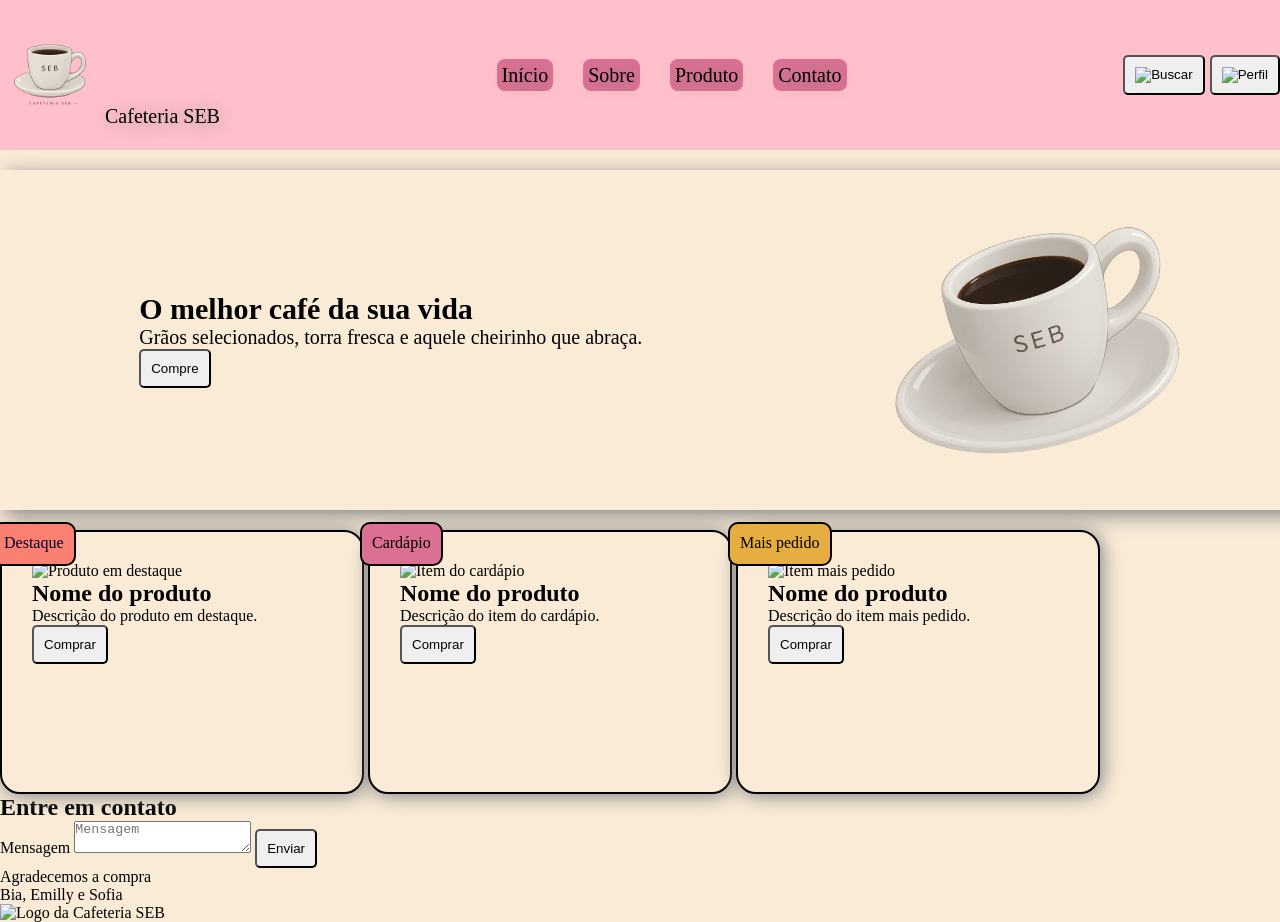
==== index.html @ e1405d53 "implementação" ====
<!DOCTYPE html>
<html lang="pt-BR">
<head>
<meta charset="UTF-8">
<meta name="viewport" content="width=device-width, initial-scale=1">
<title>Cafeteria SEB</title>
<link rel="stylesheet" href="style.css">
</head>
<body>

<header class="cabecalho">
    <div>
        <img src="foto_logo.png" alt="Logo da Cafeteria SEB" class="img__nav_bar"> Cafeteria SEB
    </div>
  <nav class="navbar">
    <ul>
      <li><a href="#" onclick="return false" class="nav__texto">Início</a></li>
      <li><a href="#" onclick="return false" class="nav__texto">Sobre</a></li>
      <li><a href="#" onclick="return false" class="nav__texto">Produto</a></li>
      <li><a href="#" onclick="return false" class="nav__texto">Contato</a></li>
    </ul>
  </nav>
  <div>
    <button type="button" class="btn"><img src="" alt="Buscar"></button>
    <button type="button" class="btn"><img src="" alt="Perfil"></button>
  </div>
</header>

<main>
  <section class="hero">
    <div>
      <h1>O melhor café da sua vida</h1>
      <p>Grãos selecionados, torra fresca e aquele cheirinho que abraça.</p>
      <button type="button" class="btn">Compre</button>
    </div>
    <img src="foto_hero.png" alt="Xícara de café SEB" class="img__hero">
  </section>

  <section>
    <article class="card">
      <span class="badge badge--destaque">Destaque</span>
      <img src="destaque.jpg" alt="Produto em destaque">
      <h2>Nome do produto</h2>
      <p>Descrição do produto em destaque.</p>
      <button type="button" class="btn">Comprar</button>
    </article>

    <article class="card">
      <span class="badge badge--cardapio">Cardápio</span>
      <img src="cardapio.jpg" alt="Item do cardápio">
      <h2>Nome do produto</h2>
      <p>Descrição do item do cardápio.</p>
      <button type="button" class="btn">Comprar</button>
    </article>

    <article class="card">
      <span class="badge badge--mais_pedido">Mais pedido</span>
      <img src="" alt="Item mais pedido">
      <h2>Nome do produto</h2>
      <p>Descrição do item mais pedido.</p>
      <button type="button" class="btn">Comprar</button>
    </article>
  </section>
</main>

<footer>
  <section>
    <h2>Entre em contato</h2>
    <form onsubmit="return false">
      <label for="msg">Mensagem</label>
      <textarea id="msg" placeholder="Mensagem"></textarea>
      <button type="button" class="btn">Enviar</button>
    </form>
  </section>

  <div>
    <p>Agradecemos a compra<br>Bia, Emilly e Sofia</p>
    <img src="" alt="Logo da Cafeteria SEB">
  </div>
</footer>

</body>
</html>
---- style.css ----
/* PARTE INICIAL DO SITE */
body {
    background-color: antiquewhite;
}

* {
    margin: 0;
    padding: 0;
    text-decoration: none;
    list-style-type: none;
}

.cabecalho {
    font-size: 20px;
    height: 150px;
    width: 100%;
    background-color: pink;
    display: flex;
    align-items: center;
    text-shadow: 2px 2px 20px grey;
    justify-content: space-between;
}

.navbar ul{
    display: flex;
    flex-direction: row;
    gap: 30px;
}

.nav__texto {
    background-color: palevioletred;
    padding: 5px;
    border-radius: 8px;
    color: black;
    transition: 0.2s;
}

.nav__texto:hover {
    color: palevioletred;
    background-color: white;
}

.img__nav_bar {
    height: 100px;
}


/* CONFIGURAÇÕES DO HERO */

.hero {
    width: 100%;
    height: 300px;
    background-color: antiquewhite;
    box-shadow: 5px 5px 20px grey;
    padding: 20px;
    display: flex;
    justify-content: center;
    align-items: center;
    font-size: 20px;
    display: flex;
    margin: 20px 0;
    justify-content: space-around;
}

.img__hero {
    height: 100%;
}



/* CONFIGURAÇÕES DO TEXTO DE APRESENTAÇÃO */

.btn {
    padding: 10px;
    border-radius: 5px;
}

.card {
    position: relative;
    width: 300px;
    height: 200px;
    background-color: antiquewhite;
    border: 2px black solid;
    border-radius: 20px;
    padding: 30px;
    box-shadow: 2px 2px 20px grey;
    display: inline-block;
    transition: 0.2s;
}

img {
    height: 140px;
}


/* CONFIGURAÇÕES DOS CARDS */

.card--aluna_destaque {
    background-color: rgb(2, 2, 43);
    color: whitesmoke;
    border-color: whitesmoke;
}

.card--turma {
    background-color: rgb(255, 186, 186);
}

.card--professor {
    background-color: rgb(252, 252, 204);
}

.card:hover {
    width: 310px;
    height: 210px;
}



/* CONFIGURAÇÕES DOS BOTÕES */





/* CONFIGURAÇÕES DOS BADGES */

.badge {
    height: 20px;
    padding: 10px;
    position: absolute;
    left: -10px;
    top: -10px;
    border-radius: 10px;
    border: 2px black solid;
}

.badge--destaque {
    background-color: salmon;
    color: rgb(2, 2, 43);
}

.badge--cardapio {
    background-color: palevioletred;
}

.badge--mais_pedido {
    background-color: rgb(230, 173, 65);
}
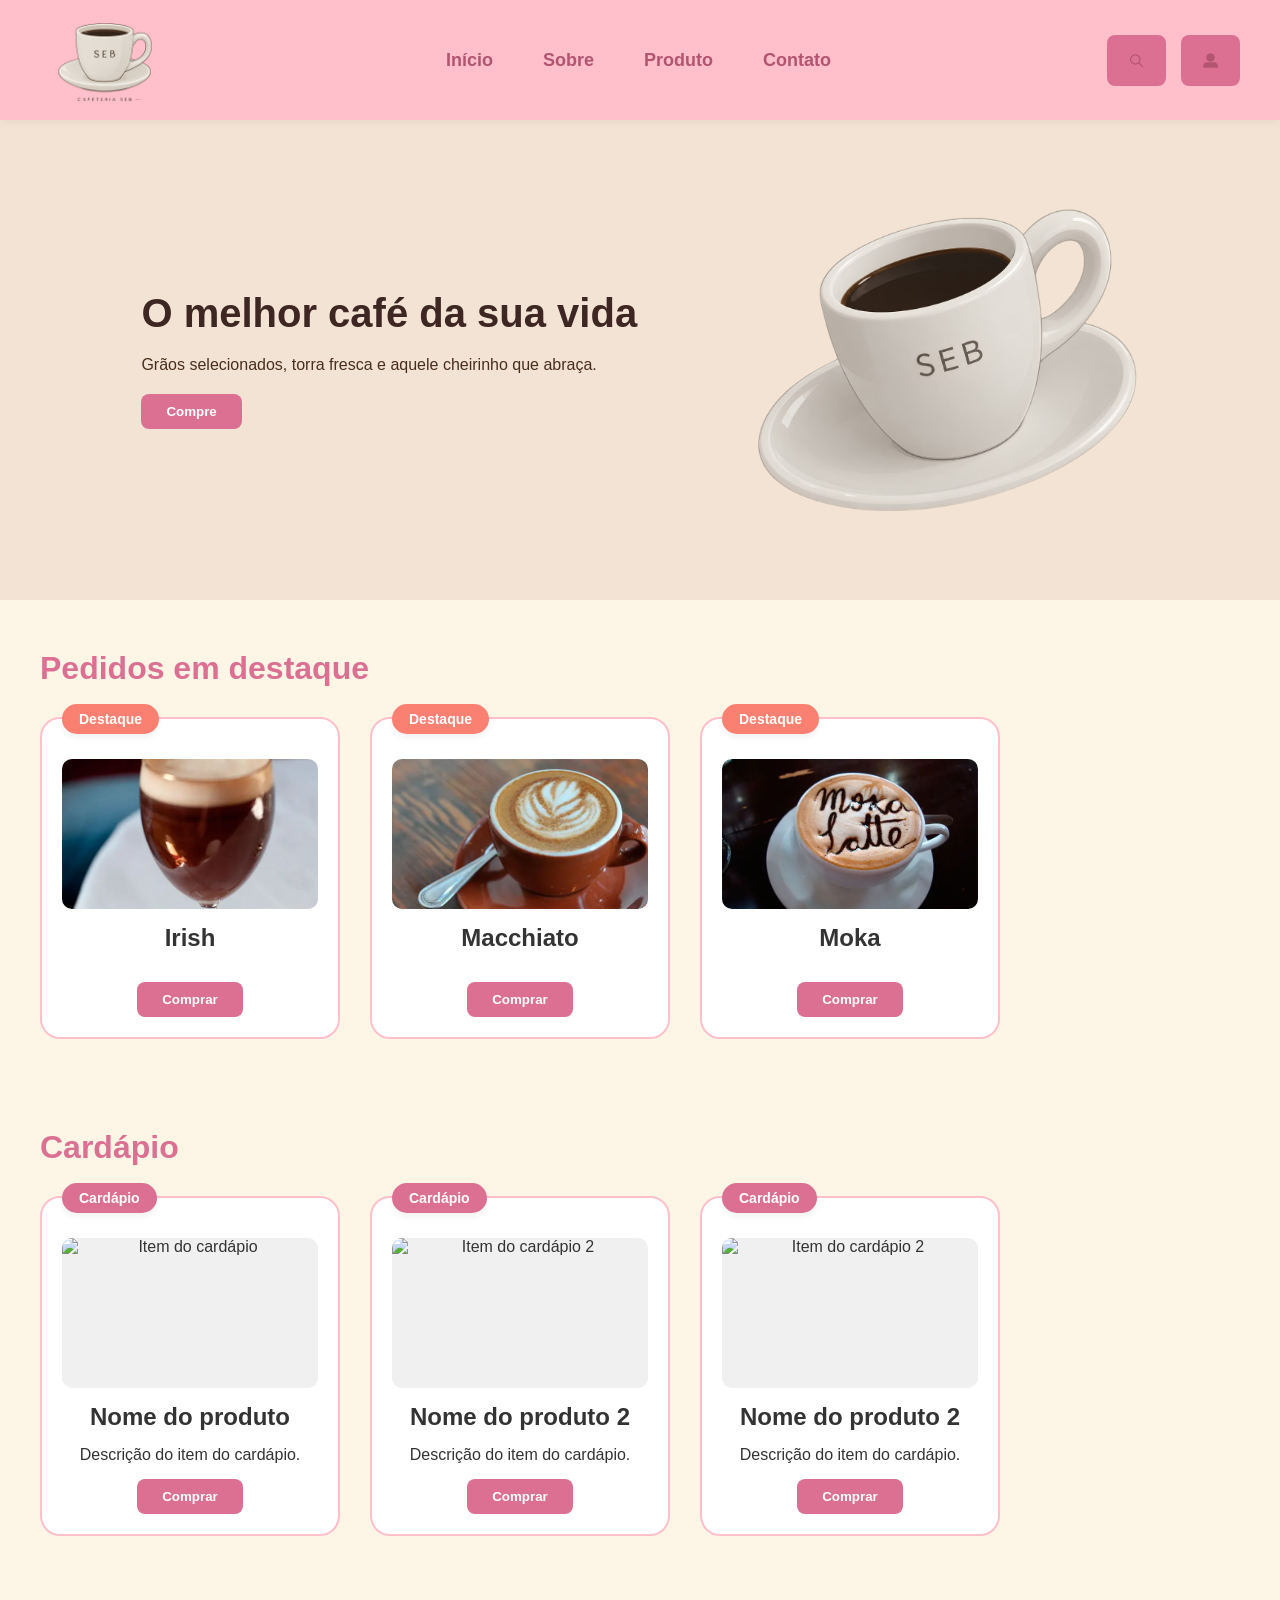
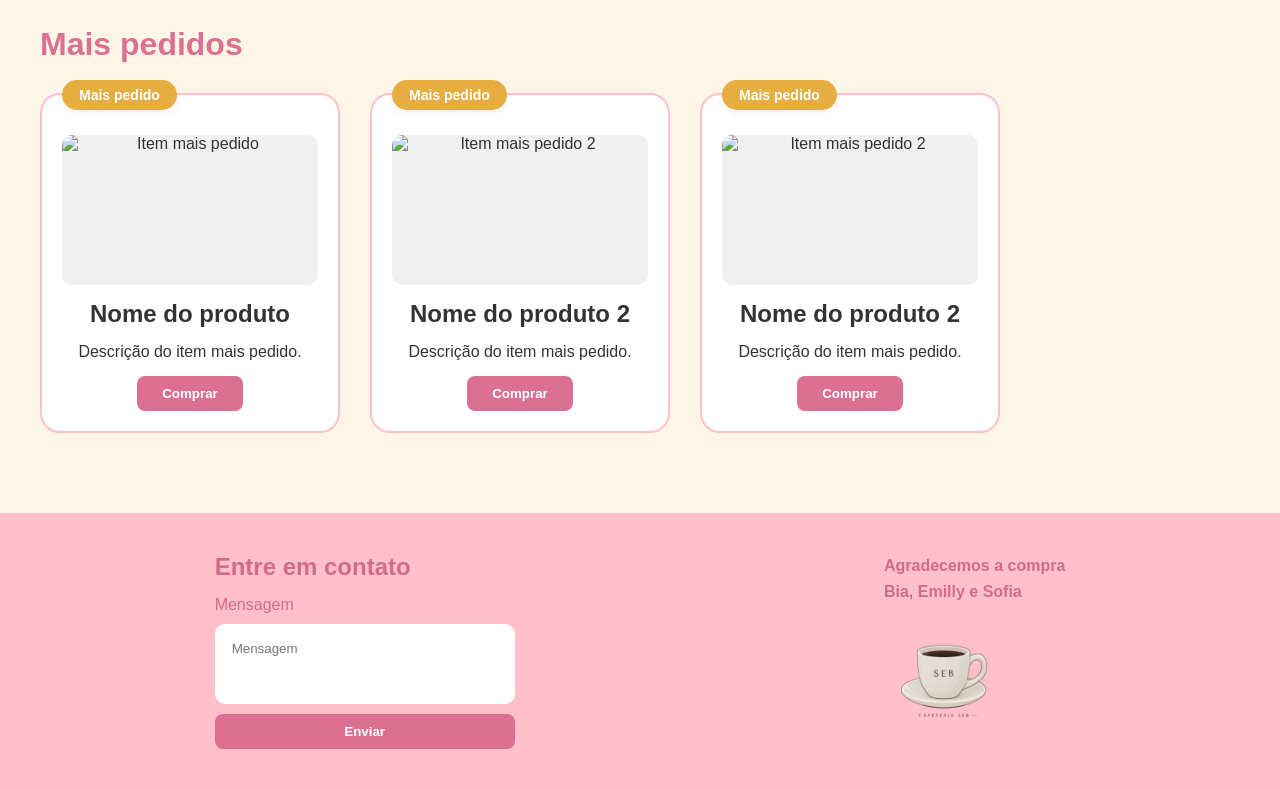
==== commit f4921d69: "git commit" ====
--- a/index.html
+++ b/index.html
@@ -10,7 +10,7 @@
 
 <header class="cabecalho">
     <div>
-        <img src="foto_logo.png" alt="Logo da Cafeteria SEB" class="img__nav_bar"> Cafeteria SEB
+        <img src="foto_logo.png" alt="Logo da Cafeteria SEB" class="img__nav_bar">
     </div>
   <nav class="navbar">
     <ul>
@@ -21,14 +21,14 @@
     </ul>
   </nav>
   <div>
-    <button type="button" class="btn"><img src="" alt="Buscar"></button>
-    <button type="button" class="btn"><img src="" alt="Perfil"></button>
+    <button type="button" class="btn"><img src="foto_lupa.png" alt="Buscar"></button>
+    <button type="button" class="btn"><img src="foto_avatar.png" alt="Buscar"></button>
   </div>
 </header>
 
 <main>
   <section class="hero">
-    <div>
+    <div class="hero-texto">
       <h1>O melhor café da sua vida</h1>
       <p>Grãos selecionados, torra fresca e aquele cheirinho que abraça.</p>
       <button type="button" class="btn">Compre</button>
@@ -36,30 +36,94 @@
     <img src="foto_hero.png" alt="Xícara de café SEB" class="img__hero">
   </section>
 
-  <section>
-    <article class="card">
-      <span class="badge badge--destaque">Destaque</span>
-      <img src="destaque.jpg" alt="Produto em destaque">
-      <h2>Nome do produto</h2>
-      <p>Descrição do produto em destaque.</p>
-      <button type="button" class="btn">Comprar</button>
-    </article>
+  <section class="secao-produtos">
+    <h2 class="titulo-secao">Pedidos em destaque</h2>
 
-    <article class="card">
-      <span class="badge badge--cardapio">Cardápio</span>
-      <img src="cardapio.jpg" alt="Item do cardápio">
-      <h2>Nome do produto</h2>
-      <p>Descrição do item do cardápio.</p>
-      <button type="button" class="btn">Comprar</button>
-    </article>
+    <div class="produtos-grid">
+      <article class="card">
+        <span class="badge badge--destaque">Destaque</span>
+        <img src="cafe-irish.webp" alt="Produto em destaque">
+        <h2>Irish</h2>
+        <p></p>
+        <button type="button" class="btn">Comprar</button>
+      </article>
 
-    <article class="card">
-      <span class="badge badge--mais_pedido">Mais pedido</span>
-      <img src="" alt="Item mais pedido">
-      <h2>Nome do produto</h2>
-      <p>Descrição do item mais pedido.</p>
-      <button type="button" class="btn">Comprar</button>
-    </article>
+      <article class="card">
+        <span class="badge badge--destaque">Destaque</span>
+        <img src="cafe-macchiato.webp" alt="Produto em destaque 2">
+        <h2>Macchiato</h2>
+        <p></p>
+        <button type="button" class="btn">Comprar</button>
+      </article>
+
+      <article class="card">
+        <span class="badge badge--destaque">Destaque</span>
+        <img src="cafe-moka.webp" alt="Produto em destaque 3">
+        <h2>Moka</h2>
+        <p></p>
+        <button type="button" class="btn">Comprar</button>
+      </article>
+    </div>
+  </section>
+
+  <section class="secao-produtos">
+    <h2 class="titulo-secao">Cardápio</h2>
+
+    <div class="produtos-grid">
+      <article class="card">
+        <span class="badge badge--cardapio">Cardápio</span>
+        <img src="cardapio.jpg" alt="Item do cardápio">
+        <h2>Nome do produto</h2>
+        <p>Descrição do item do cardápio.</p>
+        <button type="button" class="btn">Comprar</button>
+      </article>
+
+      <article class="card">
+        <span class="badge badge--cardapio">Cardápio</span>
+        <img src="cardapio.jpg" alt="Item do cardápio 2">
+        <h2>Nome do produto 2</h2>
+        <p>Descrição do item do cardápio.</p>
+        <button type="button" class="btn">Comprar</button>
+      </article>
+
+      <article class="card">
+        <span class="badge badge--cardapio">Cardápio</span>
+        <img src="cardapio.jpg" alt="Item do cardápio 2">
+        <h2>Nome do produto 2</h2>
+        <p>Descrição do item do cardápio.</p>
+        <button type="button" class="btn">Comprar</button>
+      </article>
+    </div>
+  </section>
+
+  <section class="secao-produtos">
+    <h2 class="titulo-secao">Mais pedidos</h2>
+
+    <div class="produtos-grid">
+      <article class="card">
+        <span class="badge badge--mais_pedido">Mais pedido</span>
+        <img src="" alt="Item mais pedido">
+        <h2>Nome do produto</h2>
+        <p>Descrição do item mais pedido.</p>
+        <button type="button" class="btn">Comprar</button>
+      </article>
+
+      <article class="card">
+        <span class="badge badge--mais_pedido">Mais pedido</span>
+        <img src="" alt="Item mais pedido 2">
+        <h2>Nome do produto 2</h2>
+        <p>Descrição do item mais pedido.</p>
+        <button type="button" class="btn">Comprar</button>
+      </article>
+
+      <article class="card">
+        <span class="badge badge--mais_pedido">Mais pedido</span>
+        <img src="" alt="Item mais pedido 2">
+        <h2>Nome do produto 2</h2>
+        <p>Descrição do item mais pedido.</p>
+        <button type="button" class="btn">Comprar</button>
+      </article>
+    </div>
   </section>
 </main>
 
@@ -75,7 +139,7 @@
 
   <div>
     <p>Agradecemos a compra<br>Bia, Emilly e Sofia</p>
-    <img src="" alt="Logo da Cafeteria SEB">
+    <img src="foto_logo.png" alt="Logo da Cafeteria SEB">
   </div>
 </footer>
 
--- a/style.css
+++ b/style.css
@@ -1,7 +1,8 @@
-
 /* PARTE INICIAL DO SITE */
 body {
-    background-color: antiquewhite;
+    background-color: #fdf5e6;
+    font-family: 'Poppins', sans-serif;
+    color: #333;
 }
 
 * {
@@ -9,141 +10,244 @@
     padding: 0;
     text-decoration: none;
     list-style-type: none;
+    box-sizing: border-box;
 }
 
 .cabecalho {
-    font-size: 20px;
-    height: 150px;
+    font-size: 18px;
+    height: 120px;
     width: 100%;
     background-color: pink;
     display: flex;
     align-items: center;
-    text-shadow: 2px 2px 20px grey;
     justify-content: space-between;
+    padding: 0 40px;
+    position: sticky;
+    top: 0;
+    z-index: 1000;
+    box-shadow: 0 2px 10px rgba(0,0,0,0.05);
 }
 
 .navbar ul{
     display: flex;
     flex-direction: row;
+    align-items: center;
+    gap: 20px;
+}
+
+.nav__texto {
+    background-color: transparent;
+    padding: 8px 15px;
+    border-radius: 8px;
+    color: #b35470;
+    font-weight: 600;
+    transition: 0.3s;
+}
+
+.nav__texto:hover {
+    background-color: palevioletred;
+    color: white;
+}
+
+.img__nav_bar {
+    height: 130px;
+    vertical-align: middle;
+}
+
+.cabecalho > div {
+    display: flex;
+    gap: 15px;
+}
+
+.cabecalho .btn {
+    padding: 8px 12px; 
+    display: flex;
+    align-items: center;
+    justify-content: center;
+}
+
+.cabecalho .btn img {
+    width: 35px; 
+    height: 35px; 
+    object-fit: contain;
+}
+
+/* CONFIGURAÇÕES DO HERO */
+.hero {
+    width: 100%;
+    min-height: 350px;
+    background-color: #f2e3d5; 
+    color: #4a2e1b; 
+    padding: 40px;
+    display: flex;
+    justify-content: space-evenly;
+    align-items: center;
+    margin: 0;
+}
+
+.hero-texto {
+    max-width: 50%;
+    display: flex;
+    flex-direction: column;
+    gap: 20px;
+    align-items: flex-start;
+}
+
+.hero-texto h1 {
+    font-size: 2.5rem;
+    color: #3e2723; 
+}
+
+.img__hero {
+    height: 400px; 
+}
+
+/* CONFIGURAÇÕES DOS BLOCOS DE PRODUTOS */
+.secao-produtos {
+    padding: 50px 40px 0 40px;
+    display: flex;
+    flex-direction: column;
+    align-items: flex-start; 
+}
+
+.titulo-secao {
+    font-size: 2rem;
+    color: palevioletred;
+    margin-bottom: 30px;
+    text-align: left; 
+    font-weight: 600;
+}
+
+.produtos-grid {
+    display: flex;
+    justify-content: flex-start; 
     gap: 30px;
-}
-
-.nav__texto {
-    background-color: palevioletred;
-    padding: 5px;
-    border-radius: 8px;
-    color: black;
-    transition: 0.2s;
-}
-
-.nav__texto:hover {
-    color: palevioletred;
-    background-color: white;
-}
-
-.img__nav_bar {
-    height: 100px;
-}
-
-
-/* CONFIGURAÇÕES DO HERO */
-
-.hero {
-    width: 100%;
-    height: 300px;
-    background-color: antiquewhite;
-    box-shadow: 5px 5px 20px grey;
-    padding: 20px;
-    display: flex;
-    justify-content: center;
-    align-items: center;
-    font-size: 20px;
-    display: flex;
-    margin: 20px 0;
-    justify-content: space-around;
-}
-
-.img__hero {
-    height: 100%;
-}
-
-
-
-/* CONFIGURAÇÕES DO TEXTO DE APRESENTAÇÃO */
-
-.btn {
-    padding: 10px;
-    border-radius: 5px;
-}
-
+    padding-bottom: 40px;
+    flex-wrap: wrap;
+    width: 100%;
+}
+
+/* CONFIGURAÇÕES DOS CARDS */
 .card {
     position: relative;
     width: 300px;
-    height: 200px;
-    background-color: antiquewhite;
-    border: 2px black solid;
+    min-height: 250px;
+    background-color: white;
+    border: 2px solid pink;
     border-radius: 20px;
-    padding: 30px;
-    box-shadow: 2px 2px 20px grey;
-    display: inline-block;
-    transition: 0.2s;
-}
-
-img {
-    height: 140px;
-}
-
-
-/* CONFIGURAÇÕES DOS CARDS */
-
-.card--aluna_destaque {
-    background-color: rgb(2, 2, 43);
-    color: whitesmoke;
-    border-color: whitesmoke;
-}
-
-.card--turma {
-    background-color: rgb(255, 186, 186);
-}
-
-.card--professor {
-    background-color: rgb(252, 252, 204);
+    padding: 40px 20px 20px 20px;
+    display: flex;
+    flex-direction: column;
+    align-items: center;
+    text-align: center;
+    gap: 15px;
+    transition: 0.3s;
 }
 
 .card:hover {
-    width: 310px;
-    height: 210px;
-}
-
-
-
-/* CONFIGURAÇÕES DOS BOTÕES */
-
-
-
-
+    transform: translateY(-5px);
+    box-shadow: 0 10px 20px rgba(0,0,0,0.05);
+}
+
+.card img {
+    width: 100%;
+    height: 150px;
+    object-fit: cover;
+    border-radius: 10px;
+    background-color: #f0f0f0;
+}
 
 /* CONFIGURAÇÕES DOS BADGES */
-
 .badge {
-    height: 20px;
-    padding: 10px;
     position: absolute;
-    left: -10px;
-    top: -10px;
-    border-radius: 10px;
-    border: 2px black solid;
+    top: -15px;
+    left: 20px;
+    padding: 5px 15px;
+    border-radius: 20px;
+    border: 2px solid pink;
+    font-weight: 600;
+    font-size: 14px;
+    box-shadow: 0 4px 6px rgba(0,0,0,0.05);
 }
 
 .badge--destaque {
     background-color: salmon;
-    color: rgb(2, 2, 43);
+    color: white;
+    border-color: salmon;
 }
 
 .badge--cardapio {
     background-color: palevioletred;
+    color: white;
+    border-color: palevioletred;
 }
 
 .badge--mais_pedido {
     background-color: rgb(230, 173, 65);
+    color: white;
+    border-color: rgb(230, 173, 65);
+}
+
+/* CONFIGURAÇÕES DOS BOTÕES */
+.btn {
+    padding: 10px 25px;
+    border-radius: 8px;
+    background-color: palevioletred;
+    color: white;
+    border: none;
+    cursor: pointer;
+    font-weight: 600;
+    font-family: 'Poppins', sans-serif;
+    transition: 0.2s;
+}
+
+.btn:hover {
+    background-color: #d16b8a;
+}
+
+/* CONFIGURAÇÕES DO RODAPÉ */
+footer {
+    background-color: pink;
+    padding: 40px;
+    display: flex;
+    justify-content: space-around;
+    align-items: flex-start;
+    flex-wrap: wrap;
+    gap: 20px;
+    margin-top: 40px;
+    color: #d16b8a;
+}
+
+footer form {
+    display: flex;
+    flex-direction: column;
+    gap: 10px;
+    margin-top: 15px;
+}
+
+footer textarea {
+    padding: 15px;
+    border-radius: 10px;
+    border: 2px solid white;
+    resize: none;
+    height: 80px;
+    width: 300px;
+    font-family: 'Poppins', sans-serif;
+}
+
+footer textarea:focus {
+    outline: none;
+    border-color: palevioletred;
+}
+
+footer div p {
+    font-weight: 600;
+    line-height: 1.6;
+}
+
+footer img {
+    width: 120px;
+    height: auto;
+    object-fit: contain;
+    margin-top: 15px;
 }
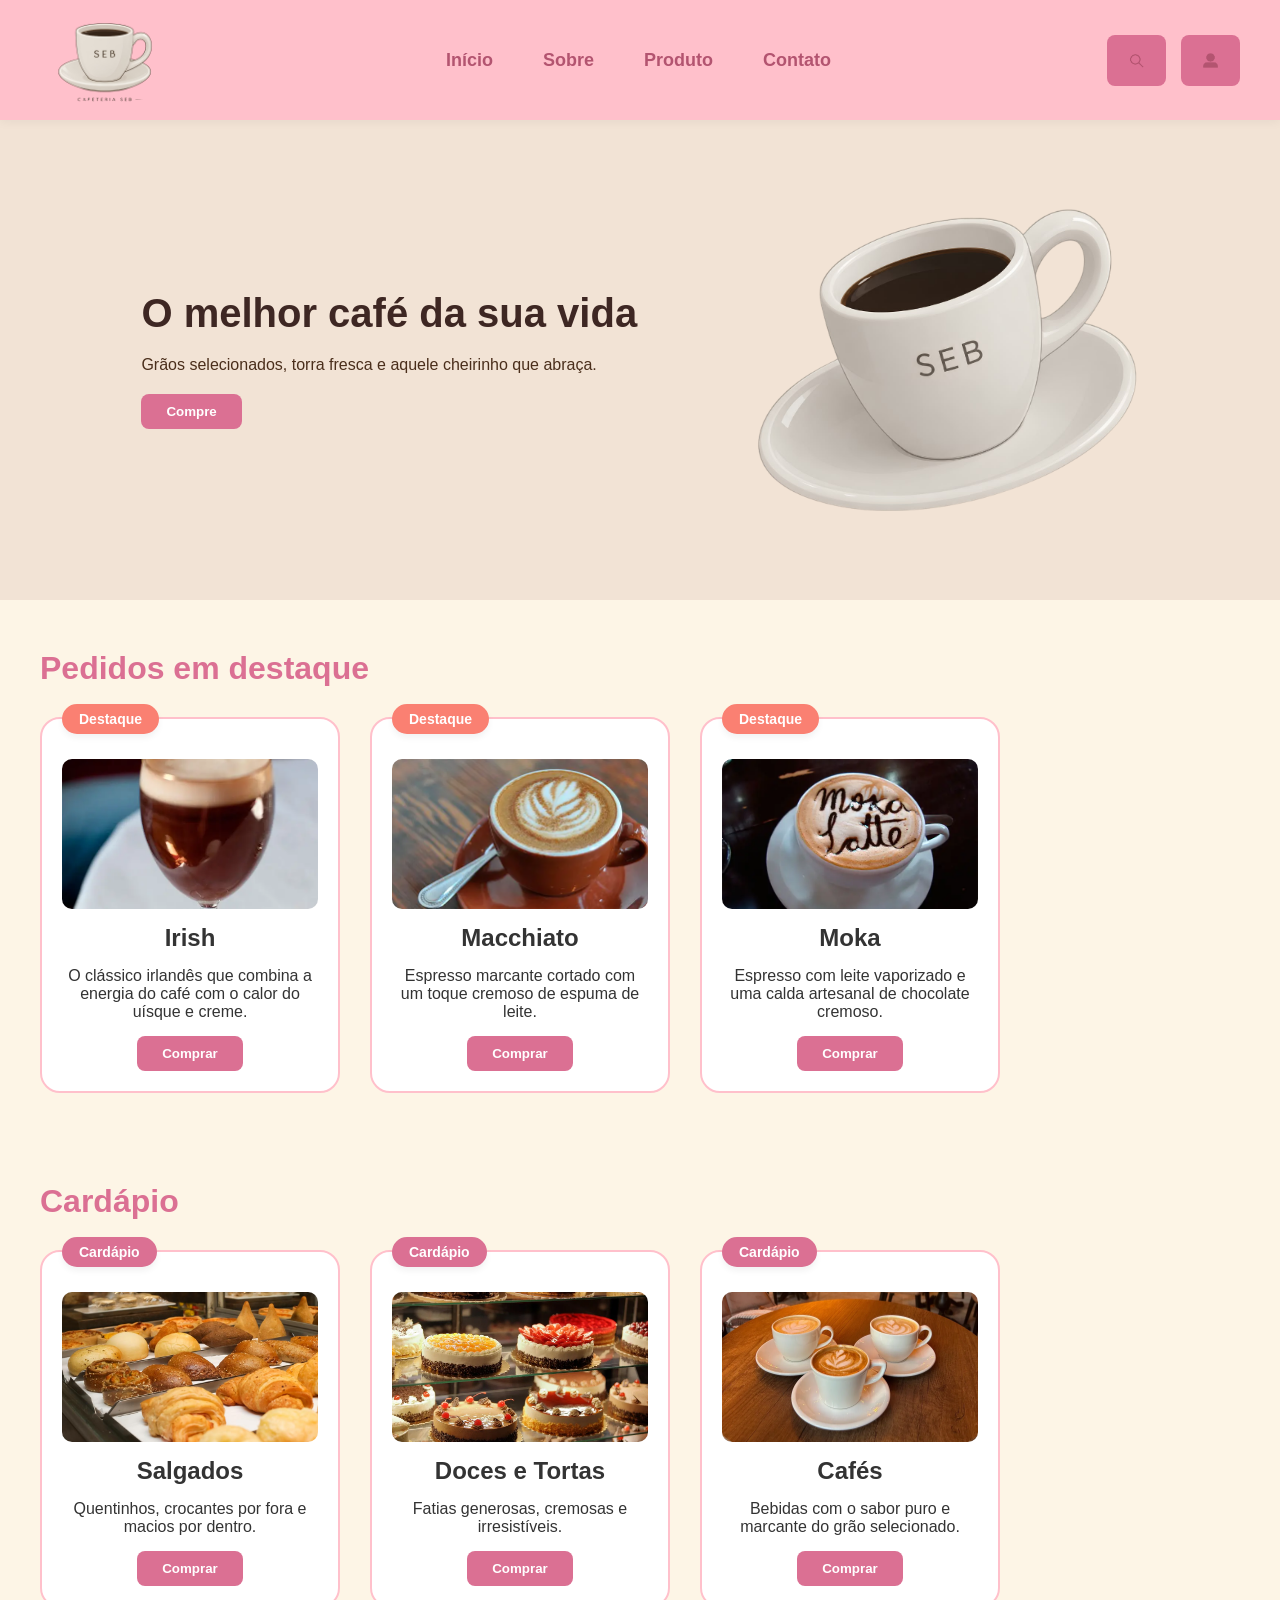
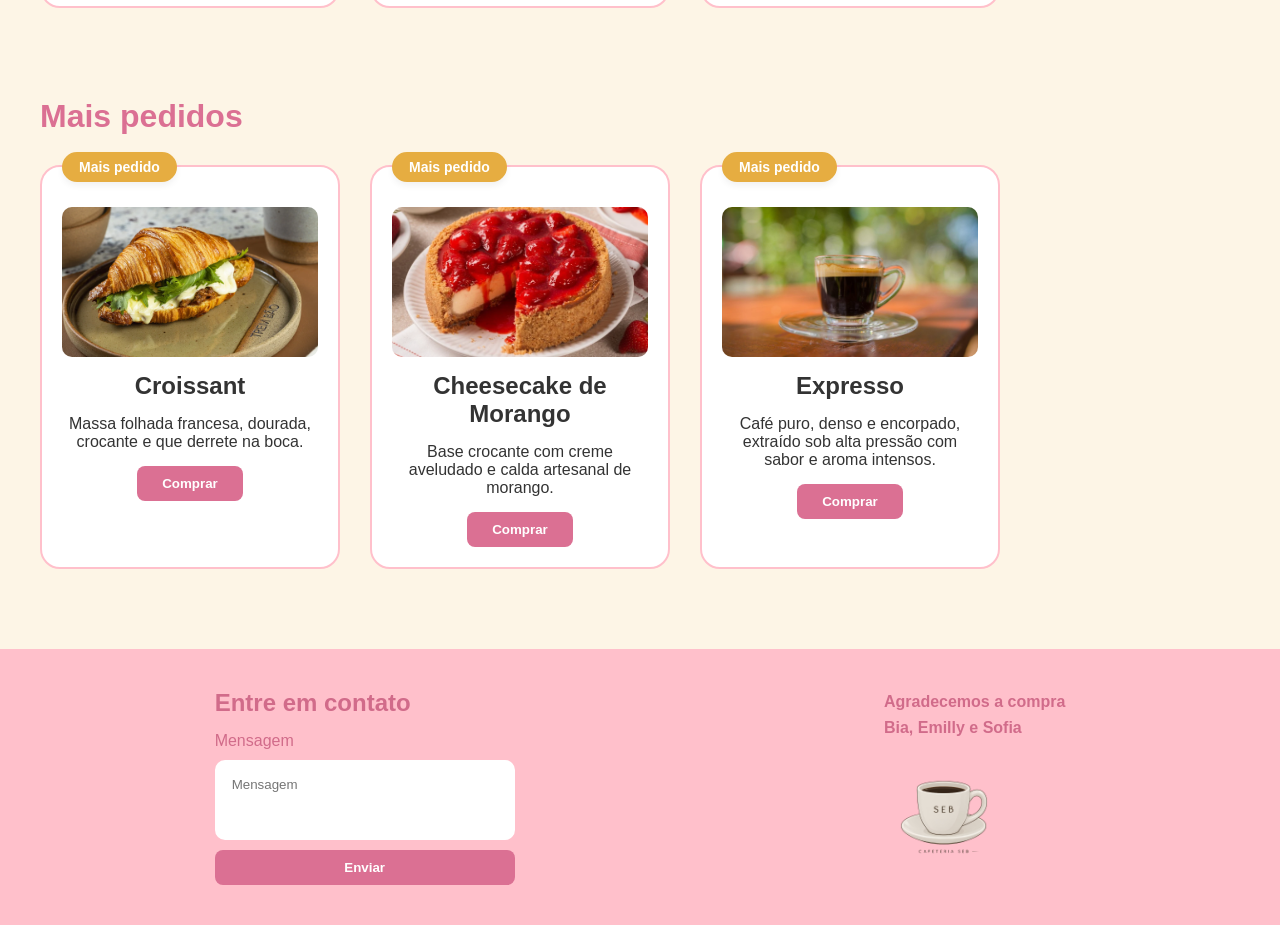
==== commit ce727d1a: "componentes" ====
--- a/index.html
+++ b/index.html
@@ -44,7 +44,7 @@
         <span class="badge badge--destaque">Destaque</span>
         <img src="cafe-irish.webp" alt="Produto em destaque">
         <h2>Irish</h2>
-        <p></p>
+        <p>O clássico irlandês que combina a energia do café com o calor do uísque e creme.</p>
         <button type="button" class="btn">Comprar</button>
       </article>
 
@@ -52,7 +52,7 @@
         <span class="badge badge--destaque">Destaque</span>
         <img src="cafe-macchiato.webp" alt="Produto em destaque 2">
         <h2>Macchiato</h2>
-        <p></p>
+        <p>Espresso marcante cortado com um toque cremoso de espuma de leite.</p>
         <button type="button" class="btn">Comprar</button>
       </article>
 
@@ -60,7 +60,7 @@
         <span class="badge badge--destaque">Destaque</span>
         <img src="cafe-moka.webp" alt="Produto em destaque 3">
         <h2>Moka</h2>
-        <p></p>
+        <p>Espresso com leite vaporizado e uma calda artesanal de chocolate cremoso.</p>
         <button type="button" class="btn">Comprar</button>
       </article>
     </div>
@@ -72,25 +72,25 @@
     <div class="produtos-grid">
       <article class="card">
         <span class="badge badge--cardapio">Cardápio</span>
-        <img src="cardapio.jpg" alt="Item do cardápio">
-        <h2>Nome do produto</h2>
-        <p>Descrição do item do cardápio.</p>
+        <img src="foto_cardapio.jpg" alt="Item do cardápio">
+        <h2>Salgados</h2>
+        <p>Quentinhos, crocantes por fora e macios por dentro.</p>
         <button type="button" class="btn">Comprar</button>
       </article>
 
       <article class="card">
         <span class="badge badge--cardapio">Cardápio</span>
-        <img src="cardapio.jpg" alt="Item do cardápio 2">
-        <h2>Nome do produto 2</h2>
-        <p>Descrição do item do cardápio.</p>
+        <img src="doces-tortas.jpg" alt="Item do cardápio 2">
+        <h2>Doces e Tortas</h2>
+        <p>Fatias generosas, cremosas e irresistíveis.</p>
         <button type="button" class="btn">Comprar</button>
       </article>
 
       <article class="card">
         <span class="badge badge--cardapio">Cardápio</span>
-        <img src="cardapio.jpg" alt="Item do cardápio 2">
-        <h2>Nome do produto 2</h2>
-        <p>Descrição do item do cardápio.</p>
+        <img src="cafeterias-coffee-shop.webp" alt="Item do cardápio 2">
+        <h2>Cafés</h2>
+        <p>Bebidas com o sabor puro e marcante do grão selecionado.</p>
         <button type="button" class="btn">Comprar</button>
       </article>
     </div>
@@ -101,26 +101,26 @@
 
     <div class="produtos-grid">
       <article class="card">
-        <span class="badge badge--mais_pedido">Mais pedido</span>
-        <img src="" alt="Item mais pedido">
-        <h2>Nome do produto</h2>
-        <p>Descrição do item mais pedido.</p>
+        <span class="badge badge--mais-pedido">Mais pedido</span>
+        <img src="croissant-recheado.webp" alt="Item mais pedido">
+        <h2>Croissant</h2>
+        <p>Massa folhada francesa, dourada, crocante e que derrete na boca.</p>
         <button type="button" class="btn">Comprar</button>
       </article>
 
       <article class="card">
-        <span class="badge badge--mais_pedido">Mais pedido</span>
-        <img src="" alt="Item mais pedido 2">
-        <h2>Nome do produto 2</h2>
-        <p>Descrição do item mais pedido.</p>
+        <span class="badge badge--mais-pedido">Mais pedido</span>
+        <img src="cheesecake-morango.jpg" alt="Item mais pedido 2">
+        <h2>Cheesecake de Morango</h2>
+        <p>Base crocante com creme aveludado e calda artesanal de morango.</p>
         <button type="button" class="btn">Comprar</button>
       </article>
 
       <article class="card">
-        <span class="badge badge--mais_pedido">Mais pedido</span>
-        <img src="" alt="Item mais pedido 2">
-        <h2>Nome do produto 2</h2>
-        <p>Descrição do item mais pedido.</p>
+        <span class="badge badge--mais-pedido">Mais pedido</span>
+        <img src="cafe-espresso.jpg" alt="Item mais pedido 2">
+        <h2>Expresso</h2>
+        <p>Café puro, denso e encorpado, extraído sob alta pressão com sabor e aroma intensos.</p>
         <button type="button" class="btn">Comprar</button>
       </article>
     </div>
--- a/style.css
+++ b/style.css
@@ -182,7 +182,7 @@
     border-color: palevioletred;
 }
 
-.badge--mais_pedido {
+.badge--mais-pedido {
     background-color: rgb(230, 173, 65);
     color: white;
     border-color: rgb(230, 173, 65);
